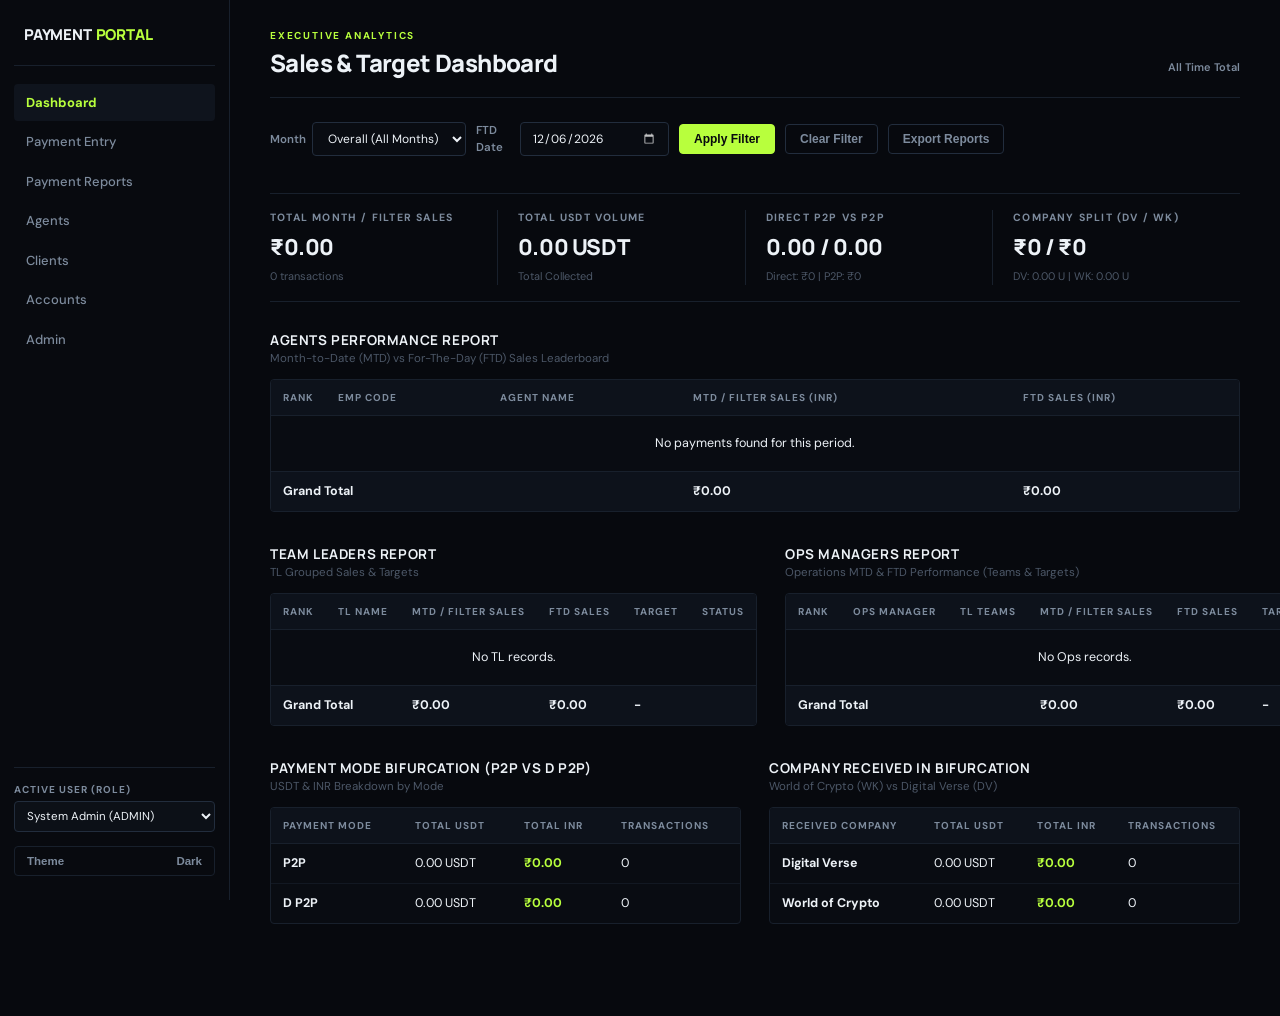
==== index.html @ 0cc303f4 "first commit" ====
<!doctype html>
<html>
  <head>
    <meta charset="utf-8" />
    <meta name="viewport" content="width=device-width,initial-scale=1" />
    <title>Payment Portal</title>
    <meta http-equiv="refresh" content="0;url=dashboard.html" />
    <script>
      location.replace("dashboard.html");
    </script>
  </head>
  <body>
    
  </body>
</html>
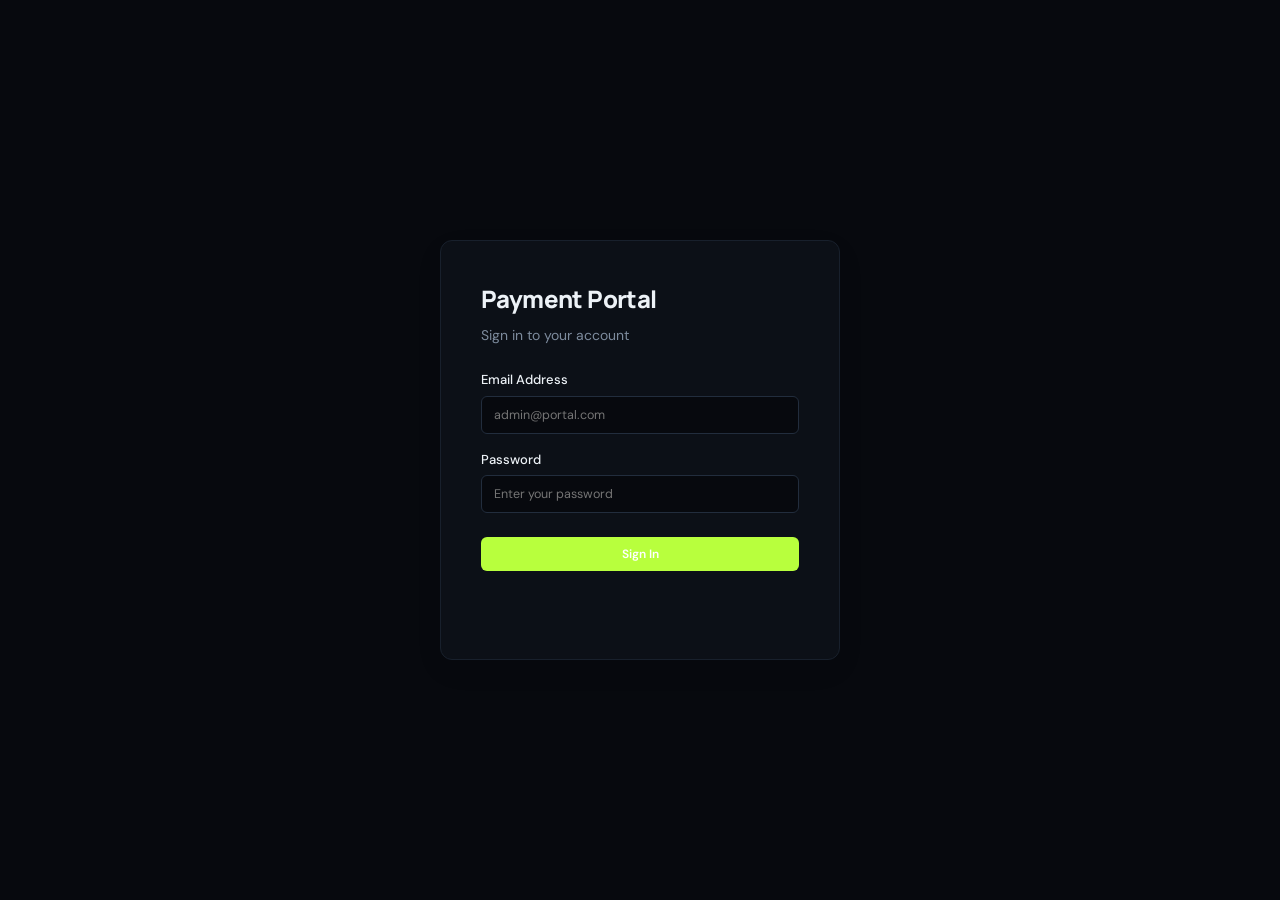
==== commit cac3b447: "first commit" ====
--- a/index.html
+++ b/index.html
@@ -4,9 +4,9 @@
     <meta charset="utf-8" />
     <meta name="viewport" content="width=device-width,initial-scale=1" />
     <title>Payment Portal</title>
-    <meta http-equiv="refresh" content="0;url=dashboard.html" />
+    <meta http-equiv="refresh" content="0;url=login.html" />
     <script>
-      location.replace("dashboard.html");
+      location.replace("login.html");
     </script>
   </head>
   <body>
